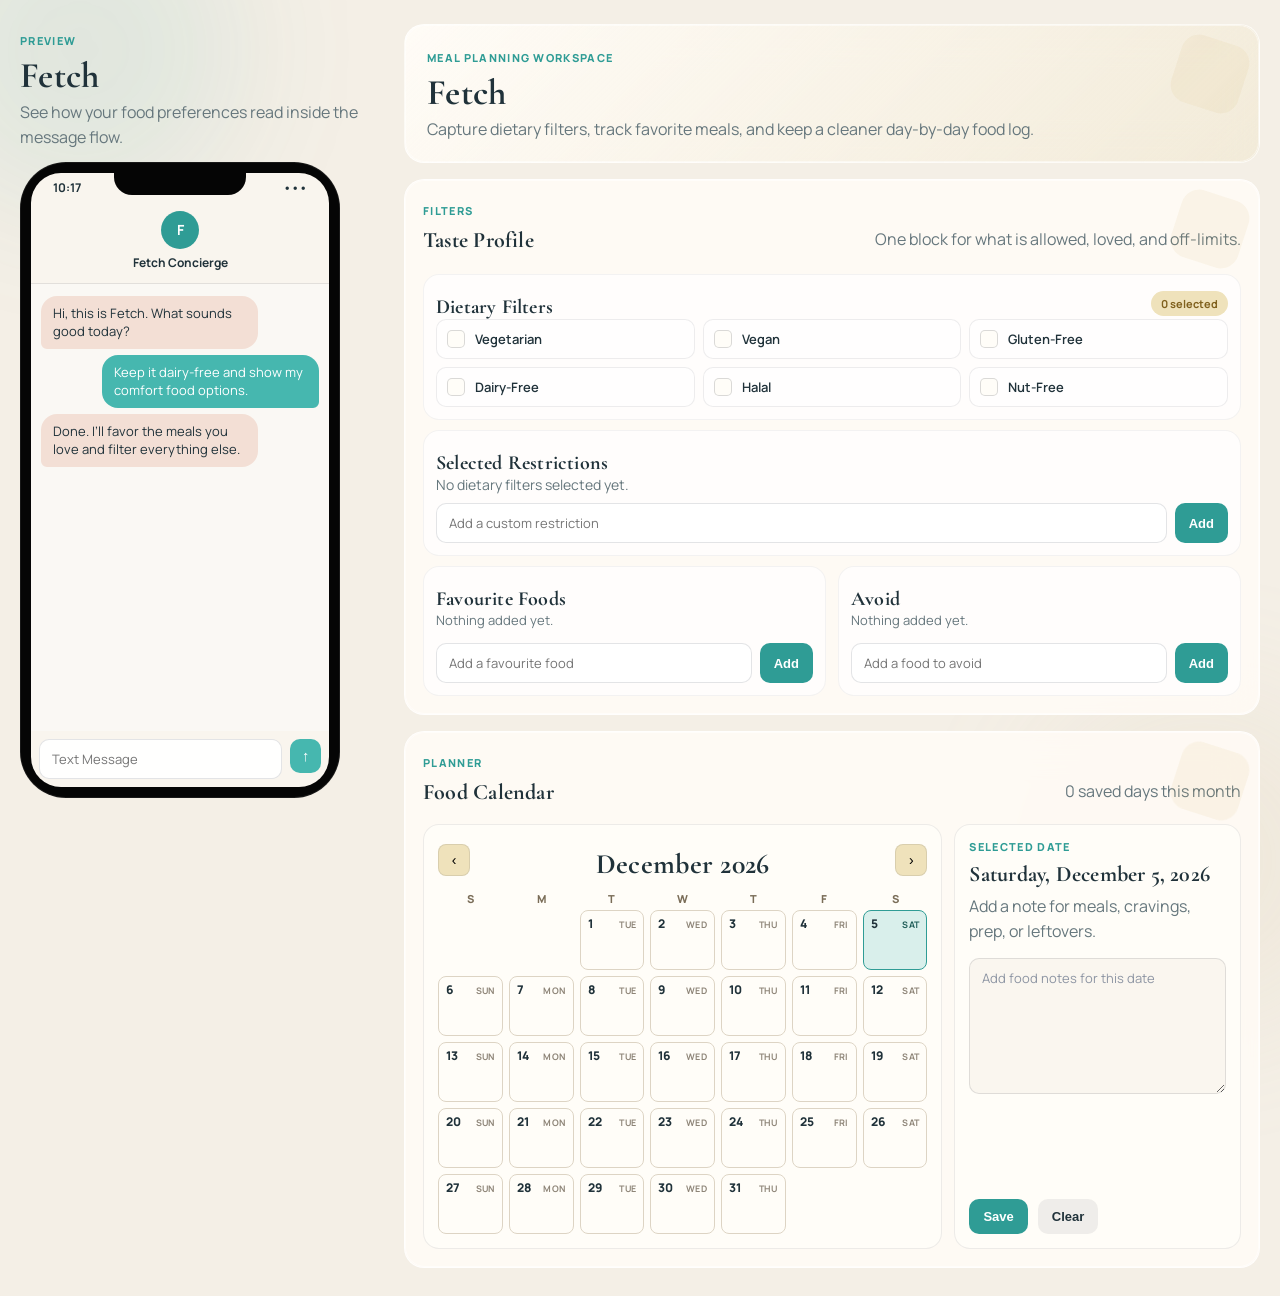
==== frontend/index.html @ dd02b9a4 "Edwards Commit" ====
<!DOCTYPE html>
<html lang="en">
<head>
<meta charset="UTF-8">
<meta name="viewport" content="width=device-width, initial-scale=1">
<title>Fetch</title>
<link rel="stylesheet" href="styles.css">
</head>
<body>
  <div class="page-shell">
    <aside class="phone-panel">
      <div class="phone-intro">
        <span class="eyebrow">Preview</span>
        <h1>Fetch</h1>
        <p>See how your food preferences read inside the message flow.</p>
      </div>

      <div class="iphone">
        <div class="iphone-notch"></div>
        <div class="iphone-statusbar">
          <span id="clock">9:41</span>
          <span class="statusbar-icons">•••</span>
        </div>
        <div class="imessage-header">
          <div class="contact-avatar">F</div>
          <div class="contact-name">Fetch Concierge</div>
        </div>
        <div class="imessage-thread" id="imessage-thread"></div>
        <div class="imessage-inputbar">
          <input type="text" id="imessage-input" placeholder="Text Message" />
          <button id="imessage-send" aria-label="Send message">&#8593;</button>
        </div>
      </div>
    </aside>

    <main class="workspace-panel">
      <header class="panel-card hero-card">
        <span class="eyebrow">Meal planning workspace</span>
        <h2>Fetch</h2>
        <p>Capture dietary filters, track favorite meals, and keep a cleaner day-by-day food log.</p>
      </header>

      <section class="panel-card profile-card">
        <div class="section-heading">
          <div>
            <span class="section-kicker">Filters</span>
            <h2>Taste Profile</h2>
          </div>
          <p>One block for what is allowed, loved, and off-limits.</p>
        </div>

        <section class="profile-section">
          <div class="section-inline">
            <h3>Dietary Filters</h3>
            <span class="pill-count" id="dietary-count">0 selected</span>
          </div>
          <div class="checkbox-grid" id="dietary-checkboxes"></div>
        </section>

        <section class="profile-section">
          <h3>Selected Restrictions</h3>
          <div class="chip-list" id="dietary-chips"></div>
          <div class="add-row">
            <input id="dietary-input" placeholder="Add a custom restriction" />
            <button class="btn-add" id="dietary-add-btn">Add</button>
          </div>
        </section>

        <div class="profile-columns">
          <section class="profile-section list-section">
            <h3>Favourite Foods</h3>
            <ul class="item-list" id="favourite-list"></ul>
            <div class="add-row">
              <input id="favourite-input" placeholder="Add a favourite food" />
              <button class="btn-add" id="favourite-add-btn">Add</button>
            </div>
          </section>

          <section class="profile-section list-section">
            <h3>Avoid</h3>
            <ul class="item-list" id="avoid-list"></ul>
            <div class="add-row">
              <input id="avoid-input" placeholder="Add a food to avoid" />
              <button class="btn-add" id="avoid-add-btn">Add</button>
            </div>
          </section>
        </div>
      </section>

      <section class="panel-card calendar-card">
        <div class="section-heading calendar-heading">
          <div>
            <span class="section-kicker">Planner</span>
            <h2>Food Calendar</h2>
          </div>
          <p><span id="calendar-entry-count">0</span> saved days this month</p>
        </div>

        <div class="calendar-shell">
          <div class="calendar-main">
            <div class="calendar-header">
              <button class="cal-nav" id="cal-prev" aria-label="Previous month">&#8249;</button>
              <h3 id="cal-month-label"></h3>
              <button class="cal-nav" id="cal-next" aria-label="Next month">&#8250;</button>
            </div>
            <div class="calendar-weekdays">
              <span>S</span><span>M</span><span>T</span><span>W</span><span>T</span><span>F</span><span>S</span>
            </div>
            <div class="calendar-grid" id="calendar-grid"></div>
          </div>

          <aside class="calendar-detail" id="calendar-detail">
            <span class="detail-kicker">Selected date</span>
            <h3 id="calendar-detail-date"></h3>
            <p id="calendar-detail-label">Add a note for meals, cravings, prep, or leftovers.</p>
            <textarea id="calendar-detail-input" placeholder="Add food notes for this date"></textarea>
            <div class="detail-actions">
              <button class="btn-add" id="calendar-save-btn">Save</button>
              <button class="btn-remove" id="calendar-clear-btn">Clear</button>
            </div>
          </aside>
        </div>
      </section>
    </main>
  </div>

  <script src="app.js"></script>
</body>
</html>
---- frontend/styles.css ----
@import url("https://fonts.googleapis.com/css2?family=Cormorant+Garamond:wght@600;700&family=Manrope:wght@400;500;600;700;800&display=swap");

:root {
  --bg-1: #efe6d6;
  --bg-2: #f4efe6;
  --ink: #20323a;
  --muted: #66777d;
  --line: rgba(32, 50, 58, 0.08);
  --panel: rgba(255, 251, 245, 0.9);
  --panel-strong: #fffdf8;
  --accent: #2f9c95;
  --accent-deep: #247a74;
  --accent-soft: #d9efeb;
  --accent-ink: #1d5b56;
  --blue: #46b7af;
  --blue-soft: #e2f3f1;
  --coral: #d68663;
  --coral-soft: #f3dfd5;
  --gold: #c9a24f;
  --gold-soft: #efe2bb;
  --sage: #7f9d72;
  --sage-soft: #dfe8da;
  --plum: #8a6f8f;
  --plum-soft: #e7deea;
}

* {
  box-sizing: border-box;
}

body {
  margin: 0;
  font-family: "Manrope", "Segoe UI", sans-serif;
  color: var(--ink);
  background: var(--bg-2);
  position: relative;
  overflow-x: hidden;
}

body::before,
body::after {
  content: "";
  position: fixed;
  width: 320px;
  height: 320px;
  border-radius: 50%;
  pointer-events: none;
  filter: blur(70px);
  opacity: 0.55;
  z-index: 0;
}

body::before {
  top: -110px;
  left: -80px;
  background: rgba(47, 156, 149, 0.18);
}

body::after {
  right: -80px;
  bottom: -120px;
  background: rgba(214, 196, 162, 0.28);
}

@keyframes fade-up {
  from {
    opacity: 0;
    transform: translateY(28px) scale(0.97);
  }
  to {
    opacity: 1;
    transform: translateY(0);
  }
}

@keyframes soft-pop {
  0% {
    transform: scale(0.86);
  }
  65% {
    transform: scale(1.08);
  }
  100% {
    transform: scale(1);
  }
}

@keyframes glow-sweep {
  0% {
    transform: translateX(-150%) skewX(-14deg);
  }
  100% {
    transform: translateX(150%) skewX(-14deg);
  }
}

.page-shell {
  max-width: 1380px;
  margin: 0 auto;
  padding: 24px 20px 28px;
  display: grid;
  grid-template-columns: 360px minmax(0, 1fr);
  gap: 24px;
  align-items: start;
  position: relative;
  z-index: 1;
}

.phone-panel {
  position: sticky;
  top: 28px;
  animation: fade-up 0.8s cubic-bezier(0.2, 0.8, 0.2, 1) both;
}

.phone-intro {
  margin-bottom: 12px;
}

.eyebrow,
.section-kicker,
.detail-kicker {
  display: inline-block;
  text-transform: uppercase;
  letter-spacing: 0.12em;
  font-size: 11px;
  font-weight: 800;
  color: var(--accent);
}

.phone-intro h1,
.hero-card h2 {
  margin: 8px 0 6px;
  font-family: "Cormorant Garamond", Georgia, serif;
  font-size: 36px;
  line-height: 1;
  font-weight: 700;
  letter-spacing: 0.01em;
}

.phone-intro p,
.hero-card p,
.section-heading p,
#calendar-detail-label {
  margin: 0;
  color: var(--muted);
  line-height: 1.55;
}

.iphone {
  width: 320px;
  height: 636px;
  background: #050505;
  border-radius: 46px;
  padding: 10px;
  border: 1px solid rgba(255, 255, 255, 0.08);
  display: flex;
  flex-direction: column;
  position: relative;
  overflow: hidden;
}

.iphone::after {
  content: "";
  position: absolute;
  inset: 10px;
  border-radius: 36px;
  border: 1px solid rgba(255, 255, 255, 0.06);
  pointer-events: none;
}

.iphone-notch {
  position: absolute;
  top: 10px;
  left: 50%;
  transform: translateX(-50%);
  width: 132px;
  height: 22px;
  background: #050505;
  border-radius: 0 0 18px 18px;
  z-index: 5;
}

.iphone-statusbar {
  height: 30px;
  background: #f9f5ee;
  border-radius: 30px 30px 0 0;
  display: flex;
  align-items: center;
  justify-content: space-between;
  padding: 0 22px;
  font-size: 12px;
  font-weight: 700;
}

.imessage-header {
  background: #f9f5ee;
  display: flex;
  flex-direction: column;
  align-items: center;
  padding: 8px 0 12px;
  border-bottom: 1px solid rgba(27, 36, 48, 0.1);
}

.contact-avatar {
  width: 38px;
  height: 38px;
  border-radius: 50%;
  background: var(--accent);
  color: #fff;
  font-size: 14px;
  font-weight: 700;
  display: flex;
  align-items: center;
  justify-content: center;
  margin-bottom: 5px;
}

.contact-name {
  font-size: 12px;
  font-weight: 700;
}

.imessage-thread {
  flex: 1;
  background: rgba(255, 253, 249, 0.98);
  overflow-y: auto;
  padding: 12px 10px;
  display: flex;
  flex-direction: column;
  gap: 6px;
}

.bubble {
  max-width: 78%;
  padding: 9px 12px;
  border-radius: 16px;
  font-size: 13px;
  line-height: 1.35;
  word-wrap: break-word;
  animation: soft-pop 0.5s cubic-bezier(0.2, 0.8, 0.2, 1) both;
}

.bubble.sent {
  align-self: flex-end;
  background: var(--blue);
  color: #fff;
  border-bottom-right-radius: 6px;
}

.bubble.received {
  align-self: flex-start;
  background: var(--coral-soft);
  color: #20323a;
  border-bottom-left-radius: 6px;
}

.imessage-inputbar {
  background: #f9f5ee;
  border-radius: 0 0 30px 30px;
  padding: 8px;
  display: flex;
  gap: 8px;
}

.imessage-inputbar input,
.add-row input,
.calendar-detail textarea {
  width: 100%;
  border: 1px solid rgba(27, 36, 48, 0.12);
  background: rgba(255, 255, 255, 0.94);
  border-radius: 10px;
  padding: 10px 12px;
  font-size: 13px;
  outline: none;
  font-family: inherit;
  transition: border-color 0.2s ease, transform 0.2s ease, background 0.2s ease;
}

.imessage-inputbar input:focus,
.add-row input:focus,
.calendar-detail textarea:focus {
  border-color: rgba(47, 156, 149, 0.45);
  outline: 2px solid rgba(47, 156, 149, 0.18);
  outline-offset: 1px;
}

.imessage-inputbar button,
.btn-add,
.btn-remove,
.cal-nav,
.drop-btn {
  transition: transform 0.28s cubic-bezier(0.2, 0.8, 0.2, 1), opacity 0.2s ease, background 0.24s ease;
}

.imessage-inputbar button:hover,
.btn-add:hover,
.btn-remove:hover,
.cal-nav:hover,
.drop-btn:hover {
  transform: translateY(-4px) scale(1.04);
}

.imessage-inputbar button {
  width: 34px;
  height: 34px;
  border-radius: 10px;
  border: none;
  background: var(--blue);
  color: #fff;
  font-size: 15px;
  cursor: pointer;
}

.workspace-panel {
  min-width: 0;
  display: flex;
  flex-direction: column;
  gap: 16px;
}

.panel-card {
  background: var(--panel);
  backdrop-filter: blur(20px);
  border: 1px solid rgba(255, 255, 255, 0.7);
  border-radius: 20px;
  padding: 18px;
  animation: fade-up 0.85s cubic-bezier(0.2, 0.8, 0.2, 1) both;
  transition: border-color 0.28s ease, background 0.28s ease;
  position: relative;
  overflow: hidden;
}

.panel-card::before {
  content: "";
  position: absolute;
  inset: 0;
  border-radius: inherit;
  border: 1px solid rgba(255, 255, 255, 0.48);
  pointer-events: none;
}

.panel-card::after {
  content: "";
  position: absolute;
  top: 14px;
  right: 14px;
  width: 70px;
  height: 70px;
  border-radius: 18px;
  background: rgba(201, 162, 79, 0.08);
  transform: rotate(18deg);
  pointer-events: none;
}

.workspace-panel .panel-card:nth-child(1) {
  animation-delay: 0.08s;
}

.workspace-panel .panel-card:nth-child(2) {
  animation-delay: 0.18s;
}

.workspace-panel .panel-card:nth-child(3) {
  animation-delay: 0.28s;
}

.panel-card:hover {
  border-color: rgba(47, 156, 149, 0.18);
}

.hero-card {
  padding: 20px 22px;
  background: linear-gradient(135deg, rgba(255, 252, 247, 0.96), rgba(239, 226, 187, 0.3));
}

.section-heading {
  display: flex;
  align-items: end;
  justify-content: space-between;
  gap: 14px;
  margin-bottom: 12px;
}

.section-heading h2,
.calendar-header h3,
.calendar-detail h3,
.profile-section h3 {
  margin: 8px 0 0;
  font-family: "Cormorant Garamond", Georgia, serif;
  font-weight: 700;
  letter-spacing: 0.01em;
}

.section-heading h2,
.calendar-detail h3 {
  font-size: 22px;
  line-height: 1.1;
}

.profile-card {
  display: flex;
  flex-direction: column;
  gap: 10px;
}

.profile-section {
  background: rgba(255, 255, 255, 0.7);
  border: 1px solid rgba(27, 36, 48, 0.05);
  border-radius: 16px;
  padding: 12px;
}

.profile-section h3,
.list-section h3 {
  font-size: 20px;
}

.section-inline {
  display: flex;
  align-items: center;
  justify-content: space-between;
  gap: 12px;
}

.pill-count {
  padding: 5px 10px;
  border-radius: 999px;
  background: var(--gold-soft);
  color: #80611e;
  font-size: 11px;
  font-weight: 700;
}

.checkbox-grid {
  display: grid;
  grid-template-columns: repeat(3, minmax(0, 1fr));
  gap: 8px;
}

.filter-option {
  display: flex;
  align-items: center;
  gap: 10px;
  min-height: 40px;
  padding: 7px 10px;
  border-radius: 10px;
  background: rgba(255, 255, 255, 0.88);
  border: 1px solid rgba(27, 36, 48, 0.08);
  cursor: pointer;
  transition: background 0.22s ease, border-color 0.22s ease;
}

.filter-option input {
  position: absolute;
  opacity: 0;
  pointer-events: none;
}

.filter-option-box {
  width: 18px;
  height: 18px;
  border-radius: 5px;
  border: 1.5px solid rgba(27, 36, 48, 0.16);
  background: #fffdf8;
  display: inline-flex;
  align-items: center;
  justify-content: center;
  flex: 0 0 auto;
}

.filter-option-box::after {
  content: "";
  width: 8px;
  height: 8px;
  border-radius: 2px;
  background: var(--accent);
  transform: scale(0);
  transition: transform 0.18s ease;
}

.filter-option.active {
  border-color: rgba(47, 156, 149, 0.25);
  background: #eef8f6;
}

.filter-option:hover {
  border-color: rgba(138, 111, 143, 0.22);
  background: var(--plum-soft);
}

.filter-option.active .filter-option-box {
  border-color: rgba(47, 156, 149, 0.45);
  background: #eef8f6;
}

.filter-option.active .filter-option-box::after {
  transform: scale(1);
}

.filter-option-text {
  font-size: 13px;
  font-weight: 600;
}

.chip-list {
  display: flex;
  flex-wrap: wrap;
  gap: 8px;
  min-height: 20px;
}

.chip {
  display: inline-flex;
  align-items: center;
  gap: 8px;
  background: var(--gold-soft);
  color: #75541a;
  border: 1px solid rgba(201, 162, 79, 0.22);
  border-radius: 999px;
  padding: 6px 8px 6px 12px;
  font-size: 12px;
  font-weight: 700;
  animation: soft-pop 0.48s cubic-bezier(0.2, 0.8, 0.2, 1) both;
  transition: background 0.2s ease, border-color 0.2s ease;
}

.chip:hover {
  background: #f2e7c7;
}

.chip button {
  border: none;
  background: rgba(201, 162, 79, 0.16);
  color: #75541a;
  cursor: pointer;
  width: 20px;
  height: 20px;
  border-radius: 50%;
  font-size: 13px;
}

.empty-hint {
  color: var(--muted);
  font-size: 14px;
}

.add-row {
  display: flex;
  gap: 8px;
  margin-top: 8px;
}

.add-row input {
  flex: 1;
}

.btn-add,
.btn-remove {
  padding: 10px 14px;
  border: none;
  border-radius: 10px;
  font-size: 13px;
  font-weight: 800;
  cursor: pointer;
  white-space: nowrap;
  position: relative;
  overflow: hidden;
}

.btn-add {
  background: var(--accent);
  color: #fff;
}

.btn-add::after,
.imessage-inputbar button::after {
  content: "";
  position: absolute;
  inset: 0;
  background: linear-gradient(90deg, transparent, rgba(255, 255, 255, 0.32), transparent);
  transform: translateX(-130%);
}

.btn-add:hover::after,
.imessage-inputbar button:hover::after {
  animation: glow-sweep 1.05s cubic-bezier(0.2, 0.8, 0.2, 1);
}

.btn-remove {
  background: var(--plum-soft);
  color: #5f4763;
}

.btn-add:active,
.btn-remove:active,
.imessage-inputbar button:active,
.cal-nav:active,
.drop-btn:active {
  transform: translateY(2px) scale(0.93);
}

.profile-columns {
  display: grid;
  grid-template-columns: repeat(2, minmax(0, 1fr));
  gap: 12px;
}

.item-list {
  list-style: none;
  margin: 0;
  padding: 0;
  display: flex;
  flex-direction: column;
  gap: 8px;
  min-height: 24px;
}

.item-list li {
  display: flex;
  align-items: center;
  justify-content: space-between;
  gap: 12px;
  background: rgba(255, 252, 247, 0.88);
  border: 1px solid rgba(27, 36, 48, 0.06);
  border-radius: 10px;
  padding: 8px 10px;
  font-size: 13px;
}

.drop-btn {
  border: none;
  background: var(--coral-soft);
  color: #9c5d43;
  padding: 6px 8px;
  border-radius: 8px;
  font-size: 12px;
  font-weight: 800;
  cursor: pointer;
  transition: transform 0.24s cubic-bezier(0.2, 0.8, 0.2, 1), background 0.2s ease;
}

.drop-btn:hover {
  background: #edd0c3;
}

.calendar-card {
  padding: 18px;
}

.calendar-heading {
  margin-bottom: 20px;
}

.calendar-shell {
  display: grid;
  grid-template-columns: minmax(0, 1.45fr) minmax(280px, 0.8fr);
  gap: 12px;
}

.calendar-main,
.calendar-detail {
  border-radius: 16px;
}

.calendar-main {
  background: #fffdf8;
  border: 1px solid rgba(27, 36, 48, 0.08);
  padding: 14px;
  transition: border-color 0.28s ease, background 0.28s ease;
}

.calendar-toolbar {
  display: flex;
  align-items: center;
  justify-content: space-between;
  gap: 12px;
  margin-bottom: 10px;
  padding: 0 2px;
}

.calendar-meta {
  font-size: 11px;
  font-weight: 700;
  letter-spacing: 0.04em;
  text-transform: uppercase;
  color: #866545;
}

.calendar-key {
  display: inline-flex;
  align-items: center;
  gap: 6px;
  font-size: 11px;
  color: #6c7e73;
}

.calendar-key::before {
  content: "";
  width: 7px;
  height: 7px;
  border-radius: 50%;
  background: var(--accent);
}

.calendar-header {
  display: flex;
  align-items: center;
  justify-content: space-between;
  gap: 12px;
  margin-bottom: 10px;
}

.calendar-header h3 {
  font-size: 28px;
  font-weight: 700;
  text-align: center;
}

.cal-nav {
  width: 32px;
  height: 32px;
  border: 1px solid rgba(27, 36, 48, 0.1);
  border-radius: 8px;
  background: var(--gold-soft);
  font-size: 14px;
  cursor: pointer;
  transition: transform 0.26s cubic-bezier(0.2, 0.8, 0.2, 1), background 0.2s ease, border-color 0.2s ease;
}

.cal-nav:hover {
  background: var(--accent-soft);
  border-color: rgba(47, 156, 149, 0.22);
}

.calendar-weekdays {
  display: grid;
  grid-template-columns: repeat(7, minmax(0, 1fr));
  gap: 6px;
  margin-bottom: 4px;
}

.calendar-weekdays span {
  text-align: center;
  font-size: 11px;
  font-weight: 800;
  color: #7a6d58;
}

.calendar-grid {
  display: grid;
  grid-template-columns: repeat(7, minmax(0, 1fr));
  gap: 6px;
}

.cal-day {
  min-height: 60px;
  border: 1px solid #ddd4c4;
  background: #fffdf8;
  border-radius: 8px;
  color: var(--ink);
  cursor: pointer;
  padding: 7px 7px 6px;
  position: relative;
  text-align: left;
  font: inherit;
  display: flex;
  flex-direction: column;
  justify-content: space-between;
  align-items: stretch;
  transition: background 0.18s ease, border-color 0.18s ease;
}

.cal-day:hover {
  background: var(--sage-soft);
  border-color: #b3c4aa;
}

.cal-day.empty {
  min-height: 60px;
  background: transparent;
  border-color: transparent;
  cursor: default;
}

.cal-day.today {
  border-color: var(--gold);
}

.cal-day.selected {
  background: var(--accent-soft);
  border-color: var(--accent);
  color: #fff;
  color: var(--ink);
}

.cal-day-number {
  font-size: 12px;
  font-weight: 800;
  line-height: 1;
}

.cal-day-top {
  display: flex;
  align-items: start;
  justify-content: space-between;
  gap: 4px;
}

.cal-day-week {
  font-size: 9px;
  font-weight: 700;
  letter-spacing: 0.04em;
  text-transform: uppercase;
  color: #8e8578;
}

.cal-day.selected .cal-day-week {
  color: var(--accent-ink);
}

.cal-day-body {
  display: flex;
  flex-direction: column;
  gap: 3px;
  min-height: 22px;
}

.cal-day-preview {
  font-size: 9px;
  line-height: 1.2;
  color: #7d725f;
  overflow: hidden;
  display: -webkit-box;
  -webkit-line-clamp: 2;
  -webkit-box-orient: vertical;
}

.cal-day.selected .cal-day-preview {
  color: #47655f;
}

.cal-day-note {
  width: 100%;
  height: 3px;
  border-radius: 999px;
  background: rgba(47, 156, 149, 0.95);
}

.cal-day.selected .cal-day-note {
  background: var(--accent);
}

.calendar-detail {
  background: #fffdf8;
  color: var(--ink);
  border: 1px solid rgba(27, 36, 48, 0.08);
  padding: 14px;
  display: flex;
  flex-direction: column;
  transition: border-color 0.28s ease, background 0.28s ease;
}

.calendar-main:hover,
.calendar-detail:hover {
  border-color: rgba(47, 156, 149, 0.18);
}

.calendar-detail h3 {
  margin: 8px 0 8px;
}

#calendar-detail-label {
  color: var(--muted);
  margin-bottom: 14px;
}

.calendar-detail textarea {
  min-height: 136px;
  background: #faf6ef;
  border-color: rgba(27, 36, 48, 0.12);
  color: var(--ink);
  resize: vertical;
}

.calendar-detail textarea::placeholder {
  color: #8d95a3;
}

.detail-actions {
  display: flex;
  gap: 10px;
  margin-top: auto;
  padding-top: 10px;
}

@media (prefers-reduced-motion: reduce) {
  *,
  *::before,
  *::after {
    animation: none !important;
    transition: none !important;
  }
}

.detail-actions .btn-remove {
  background: rgba(27, 36, 48, 0.07);
  color: var(--ink);
}

@media (max-width: 1120px) {
  .page-shell {
    grid-template-columns: 1fr;
  }

  .phone-panel {
    position: static;
    display: grid;
    justify-items: center;
  }
}

@media (max-width: 900px) {
  .checkbox-grid,
  .profile-columns,
  .calendar-shell {
    grid-template-columns: 1fr;
  }

  .checkbox-grid {
    gap: 8px;
  }

  .section-heading {
    flex-direction: column;
    align-items: flex-start;
  }
}

@media (max-width: 640px) {
  .page-shell {
    padding: 16px 12px 22px;
    gap: 16px;
  }

  .iphone {
    width: min(320px, calc(100vw - 28px));
    height: 620px;
  }

  .panel-card {
    padding: 14px;
    border-radius: 16px;
  }

  .phone-intro h1,
  .hero-card h2 {
    font-size: 30px;
  }

  .add-row {
    flex-direction: column;
  }

  .calendar-grid {
    gap: 6px;
  }

  .cal-day,
  .cal-day.empty {
    min-height: 54px;
    border-radius: 8px;
  }

  .cal-day-preview {
    display: none;
  }
}
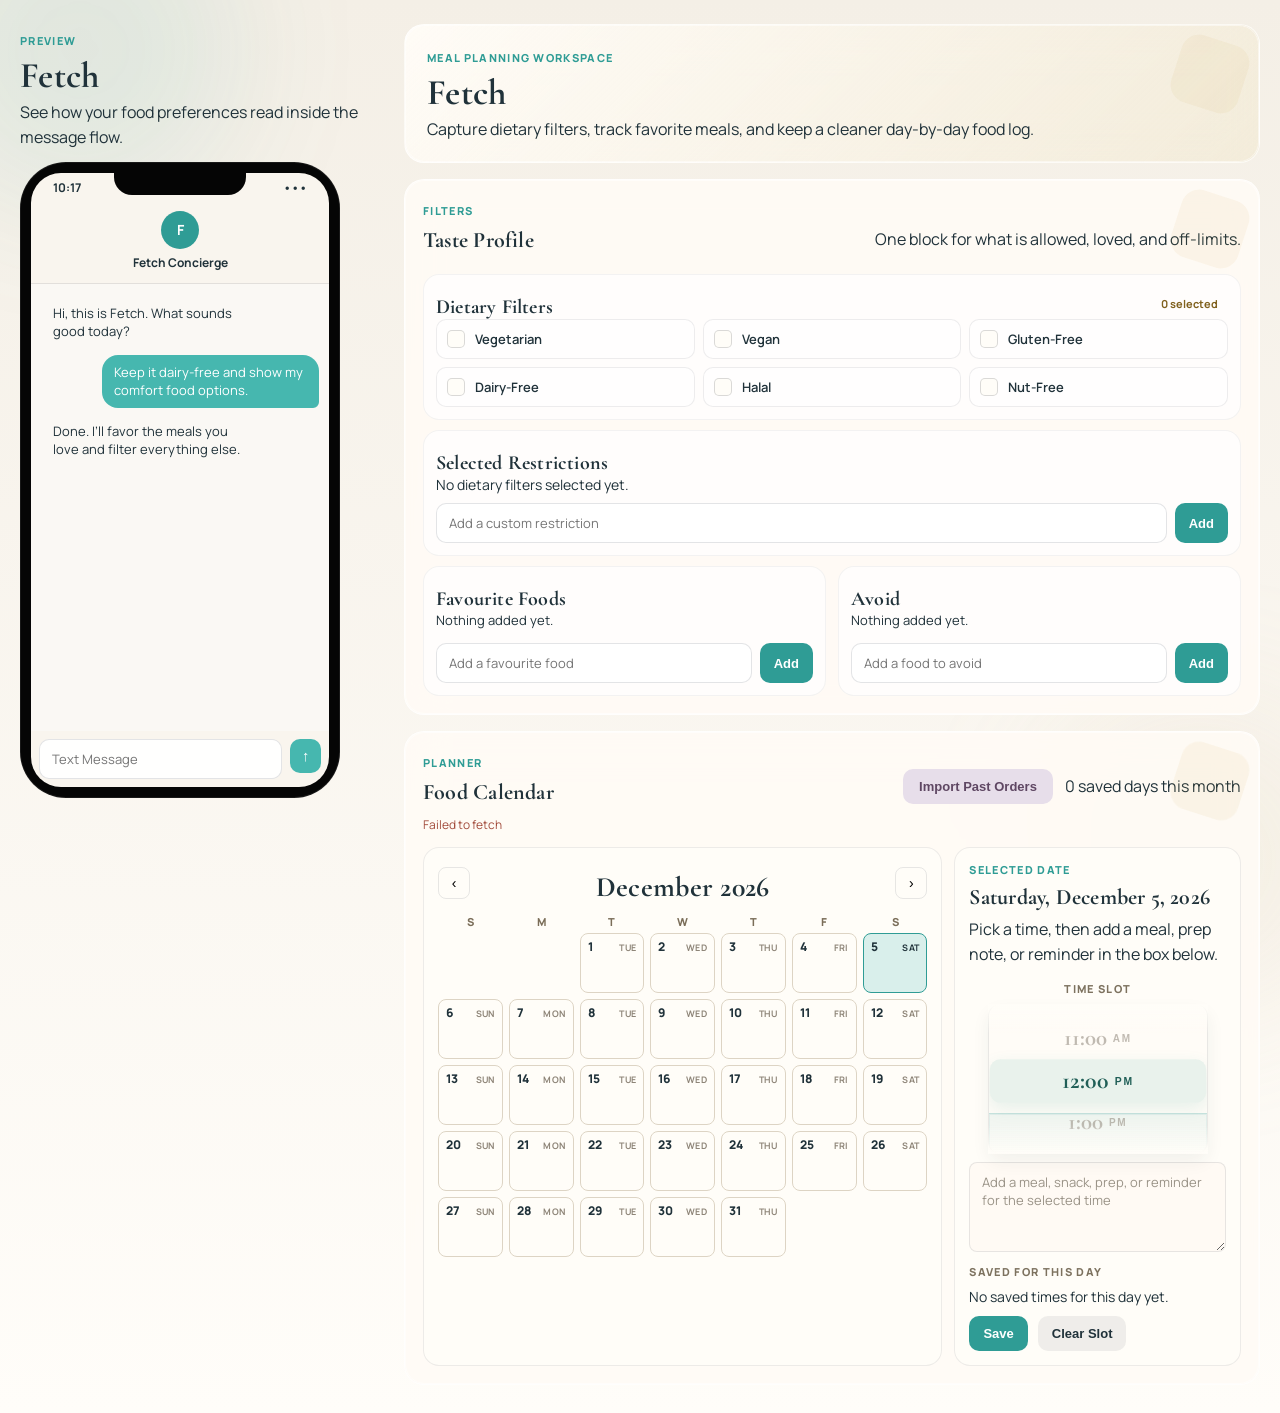
==== commit f45bc78f: "AI Bridge" ====
--- a/frontend/index.html
+++ b/frontend/index.html
@@ -4,7 +4,7 @@
 <meta charset="UTF-8">
 <meta name="viewport" content="width=device-width, initial-scale=1">
 <title>Fetch</title>
-<link rel="stylesheet" href="styles.css">
+<link rel="stylesheet" href="styles.css?v=2026-09-20-ai-filter-remove-fix">
 </head>
 <body>
   <div class="page-shell">
@@ -93,8 +93,12 @@
             <span class="section-kicker">Planner</span>
             <h2>Food Calendar</h2>
           </div>
-          <p><span id="calendar-entry-count">0</span> saved days this month</p>
+          <div class="calendar-heading-side">
+            <button class="btn-remove calendar-import-btn" id="calendar-import-btn" type="button">Import Past Orders</button>
+            <p><span id="calendar-entry-count">0</span> saved days this month</p>
+          </div>
         </div>
+        <p class="calendar-import-status" id="calendar-import-status" data-state="idle">Loading past orders into the calendar.</p>
 
         <div class="calendar-shell">
           <div class="calendar-main">
@@ -112,11 +116,23 @@
           <aside class="calendar-detail" id="calendar-detail">
             <span class="detail-kicker">Selected date</span>
             <h3 id="calendar-detail-date"></h3>
-            <p id="calendar-detail-label">Add a note for meals, cravings, prep, or leftovers.</p>
-            <textarea id="calendar-detail-input" placeholder="Add food notes for this date"></textarea>
+            <p id="calendar-detail-label">Plan meals, prep, and reminders hour by hour across the day.</p>
+            <div class="calendar-entry-editor">
+              <div class="calendar-time-row">
+                <label class="calendar-time-label" id="calendar-time-label">Time slot</label>
+                <div class="calendar-time-roller-shell">
+                  <div class="calendar-time-roller" id="calendar-time-roller" role="listbox" aria-labelledby="calendar-time-label"></div>
+                </div>
+              </div>
+              <textarea id="calendar-detail-input" placeholder="Add a meal, snack, prep, or reminder for the selected time"></textarea>
+            </div>
+            <div class="calendar-saved-entries">
+              <span class="calendar-saved-kicker">Saved for this day</span>
+              <div class="calendar-saved-entry-list" id="calendar-saved-entry-list"></div>
+            </div>
             <div class="detail-actions">
               <button class="btn-add" id="calendar-save-btn">Save</button>
-              <button class="btn-remove" id="calendar-clear-btn">Clear</button>
+              <button class="btn-remove" id="calendar-clear-btn">Clear Slot</button>
             </div>
           </aside>
         </div>
@@ -124,6 +140,8 @@
     </main>
   </div>
 
-  <script src="app.js"></script>
+  <script id="fetch-ai-state" type="application/json"></script>
+
+  <script src="app.js?v=2026-09-20-ai-filter-remove-fix"></script>
 </body>
 </html>
--- a/frontend/styles.css
+++ b/frontend/styles.css
@@ -4,23 +4,16 @@
   --bg-1: #efe6d6;
   --bg-2: #f4efe6;
   --ink: #20323a;
-  --muted: #66777d;
   --line: rgba(32, 50, 58, 0.08);
   --panel: rgba(255, 251, 245, 0.9);
   --panel-strong: #fffdf8;
   --accent: #2f9c95;
   --accent-deep: #247a74;
   --accent-soft: #d9efeb;
-  --accent-ink: #1d5b56;
   --blue: #46b7af;
   --blue-soft: #e2f3f1;
-  --coral: #d68663;
-  --coral-soft: #f3dfd5;
   --gold: #c9a24f;
-  --gold-soft: #efe2bb;
   --sage: #7f9d72;
-  --sage-soft: #dfe8da;
-  --plum: #8a6f8f;
   --plum-soft: #e7deea;
 }
 
@@ -30,11 +23,10 @@
 
 body {
   margin: 0;
+  min-height: 100vh;
   font-family: "Manrope", "Segoe UI", sans-serif;
   color: var(--ink);
-  background: var(--bg-2);
-  position: relative;
-  overflow-x: hidden;
+  background: linear-gradient(180deg, var(--bg-2) 0%, #fffdf9 100%);
 }
 
 body::before,
@@ -651,6 +643,36 @@
   margin-bottom: 20px;
 }
 
+.calendar-heading-side {
+  display: flex;
+  align-items: center;
+  gap: 12px;
+  flex-wrap: wrap;
+  justify-content: flex-end;
+}
+
+.calendar-import-btn {
+  min-width: 150px;
+}
+
+.calendar-import-status {
+  margin: -8px 0 14px;
+  font-size: 12px;
+  color: #6f6658;
+}
+
+.calendar-import-status[data-state="success"] {
+  color: #2f7f68;
+}
+
+.calendar-import-status[data-state="error"] {
+  color: #a34d3d;
+}
+
+.calendar-import-status[data-state="loading"] {
+  color: #866545;
+}
+
 .calendar-shell {
   display: grid;
   grid-template-columns: minmax(0, 1.45fr) minmax(280px, 0.8fr);
@@ -831,6 +853,7 @@
   color: #7d725f;
   overflow: hidden;
   display: -webkit-box;
+  line-clamp: 2;
   -webkit-line-clamp: 2;
   -webkit-box-orient: vertical;
 }
@@ -874,16 +897,232 @@
   margin-bottom: 14px;
 }
 
-.calendar-detail textarea {
-  min-height: 136px;
-  background: #faf6ef;
-  border-color: rgba(27, 36, 48, 0.12);
+.calendar-entry-editor {
+  display: grid;
+  gap: 8px;
+  margin-bottom: 12px;
+}
+
+.calendar-time-row {
+  display: grid;
+  grid-template-columns: 1fr;
+  gap: 8px;
+  align-items: start;
+  justify-items: center;
+}
+
+.calendar-time-label {
+  font-size: 11px;
+  font-weight: 800;
+  letter-spacing: 0.12em;
+  text-transform: uppercase;
+  color: #7d725f;
+  text-align: center;
+}
+
+.calendar-time-roller-shell {
+  position: relative;
+  width: min(100%, 220px);
+  min-width: 0;
+  justify-self: center;
+}
+
+.calendar-time-roller-shell::before,
+.calendar-time-roller-shell::after {
+  content: "";
+  position: absolute;
+  left: 0;
+  right: 0;
+  height: 30px;
+  pointer-events: none;
+  z-index: 3;
+}
+
+.calendar-time-roller-shell::before {
+  top: 0;
+  background: linear-gradient(180deg, #fffdf8 0%, rgba(255, 253, 248, 0) 100%);
+}
+
+.calendar-time-roller-shell::after {
+  bottom: 0;
+  background: linear-gradient(0deg, #fffdf8 0%, rgba(255, 253, 248, 0) 100%);
+}
+
+.calendar-time-roller {
+  width: 100%;
+  min-width: 0;
+  height: 150px;
+  padding: 54px 0;
+  position: relative;
+  overflow-y: auto;
+  overscroll-behavior: contain;
+  scroll-snap-type: y mandatory;
+  border: 1px solid rgba(32, 50, 58, 0.1);
+  border-radius: 12px;
+  background: rgba(255, 252, 247, 0.96);
+  box-shadow: inset 0 1px 0 rgba(255, 255, 255, 0.8), 0 8px 18px rgba(32, 50, 58, 0.06);
+  scrollbar-width: none;
+}
+
+.calendar-time-roller::-webkit-scrollbar {
+  display: none;
+}
+
+.calendar-time-roller::before {
+  content: "";
+  position: sticky;
+  top: 54px;
+  display: block;
+  height: 42px;
+  margin-bottom: -42px;
+  border-top: 1px solid rgba(47, 156, 149, 0.22);
+  border-bottom: 1px solid rgba(47, 156, 149, 0.22);
+  background: rgba(47, 156, 149, 0.06);
+  box-shadow: inset 0 0 0 1px rgba(47, 156, 149, 0.08);
+  pointer-events: none;
+  z-index: 1;
+}
+
+.calendar-time-option {
+  width: calc(100% - 10px);
+  margin: 0 5px;
+  min-height: 42px;
+  position: relative;
+  z-index: 2;
+  display: flex;
+  align-items: center;
+  justify-content: center;
+  gap: 6px;
+  border: 0;
+  border-radius: 10px;
+  background: transparent;
+  color: #9a9287;
+  font-size: 13px;
+  font-weight: 700;
+  opacity: 0.62;
+  scroll-snap-align: center;
+  scroll-snap-stop: always;
+  cursor: pointer;
+  pointer-events: auto;
+  user-select: none;
+  -webkit-user-select: none;
+  touch-action: manipulation;
+  transition: transform 0.18s ease, color 0.18s ease, background 0.18s ease, opacity 0.18s ease, letter-spacing 0.18s ease;
+}
+
+.calendar-time-option-value {
+  font-family: "Cormorant Garamond", Georgia, serif;
+  font-size: 23px;
+  font-weight: 800;
+  color: inherit;
+  line-height: 1;
+}
+
+.calendar-time-option-period {
+  font-size: 10px;
+  font-weight: 800;
+  letter-spacing: 0.18em;
+  text-transform: uppercase;
+  color: inherit;
+}
+
+.calendar-time-option:hover {
+  opacity: 0.88;
+  color: #5f5a50;
+}
+
+.calendar-time-option.active {
+  background: rgba(47, 156, 149, 0.1);
+  color: #215f57;
+  opacity: 1;
+  transform: scale(1.04);
+  letter-spacing: 0.01em;
+  box-shadow: 0 6px 16px rgba(47, 156, 149, 0.12);
+}
+
+#calendar-detail-input {
+  width: 100%;
+  min-height: 90px;
+  padding: 10px 12px;
+  border: 1px solid rgba(27, 36, 48, 0.1);
+  border-radius: 8px;
+  background: rgba(255, 250, 244, 0.95);
   color: var(--ink);
+  font-size: 13px;
+  line-height: 1.4;
   resize: vertical;
 }
 
-.calendar-detail textarea::placeholder {
-  color: #8d95a3;
+.calendar-time-roller:focus,
+#calendar-detail-input:focus {
+  outline: none;
+  border-color: rgba(47, 156, 149, 0.48);
+  background: #fffdf9;
+  box-shadow: 0 0 0 4px rgba(47, 156, 149, 0.12);
+}
+
+.calendar-saved-entries {
+  display: grid;
+  gap: 8px;
+  min-height: 0;
+}
+
+.calendar-saved-kicker {
+  font-size: 11px;
+  font-weight: 800;
+  letter-spacing: 0.12em;
+  text-transform: uppercase;
+  color: #7d725f;
+}
+
+.calendar-saved-entry-list {
+  display: grid;
+  gap: 6px;
+  max-height: 170px;
+  overflow-y: auto;
+}
+
+.calendar-saved-entry {
+  width: 100%;
+  display: grid;
+  gap: 3px;
+  text-align: left;
+  padding: 7px 8px;
+  border: 1px solid rgba(27, 36, 48, 0.08);
+  border-radius: 8px;
+  background: rgba(255, 252, 247, 0.96);
+  cursor: pointer;
+}
+
+.calendar-saved-entry.active {
+  border-color: rgba(47, 156, 149, 0.3);
+  background: rgba(240, 248, 244, 0.98);
+}
+
+.calendar-saved-entry-time {
+  font-size: 11px;
+  font-weight: 800;
+  letter-spacing: 0.06em;
+  color: #5a5044;
+}
+
+.calendar-saved-entry-note {
+  font-size: 12px;
+  color: #70685c;
+  overflow: hidden;
+  display: -webkit-box;
+  line-clamp: 2;
+  -webkit-line-clamp: 2;
+  -webkit-box-orient: vertical;
+}
+
+#calendar-detail-input::placeholder {
+  color: #9a9387;
+}
+
+#calendar-detail-input,
+.calendar-saved-entry {
+  width: 100%;
 }
 
 .detail-actions {
@@ -892,6 +1131,7 @@
   margin-top: auto;
   padding-top: 10px;
 }
+
 
 @media (prefers-reduced-motion: reduce) {
   *,
@@ -934,6 +1174,10 @@
     flex-direction: column;
     align-items: flex-start;
   }
+
+  .calendar-heading-side {
+    justify-content: flex-start;
+  }
 }
 
 @media (max-width: 640px) {
@@ -974,4 +1218,13 @@
   .cal-day-preview {
     display: none;
   }
-}
+
+  .calendar-time-row {
+    gap: 6px;
+  }
+
+  .calendar-time-roller {
+    height: 132px;
+    padding: 45px 0;
+  }
+}
